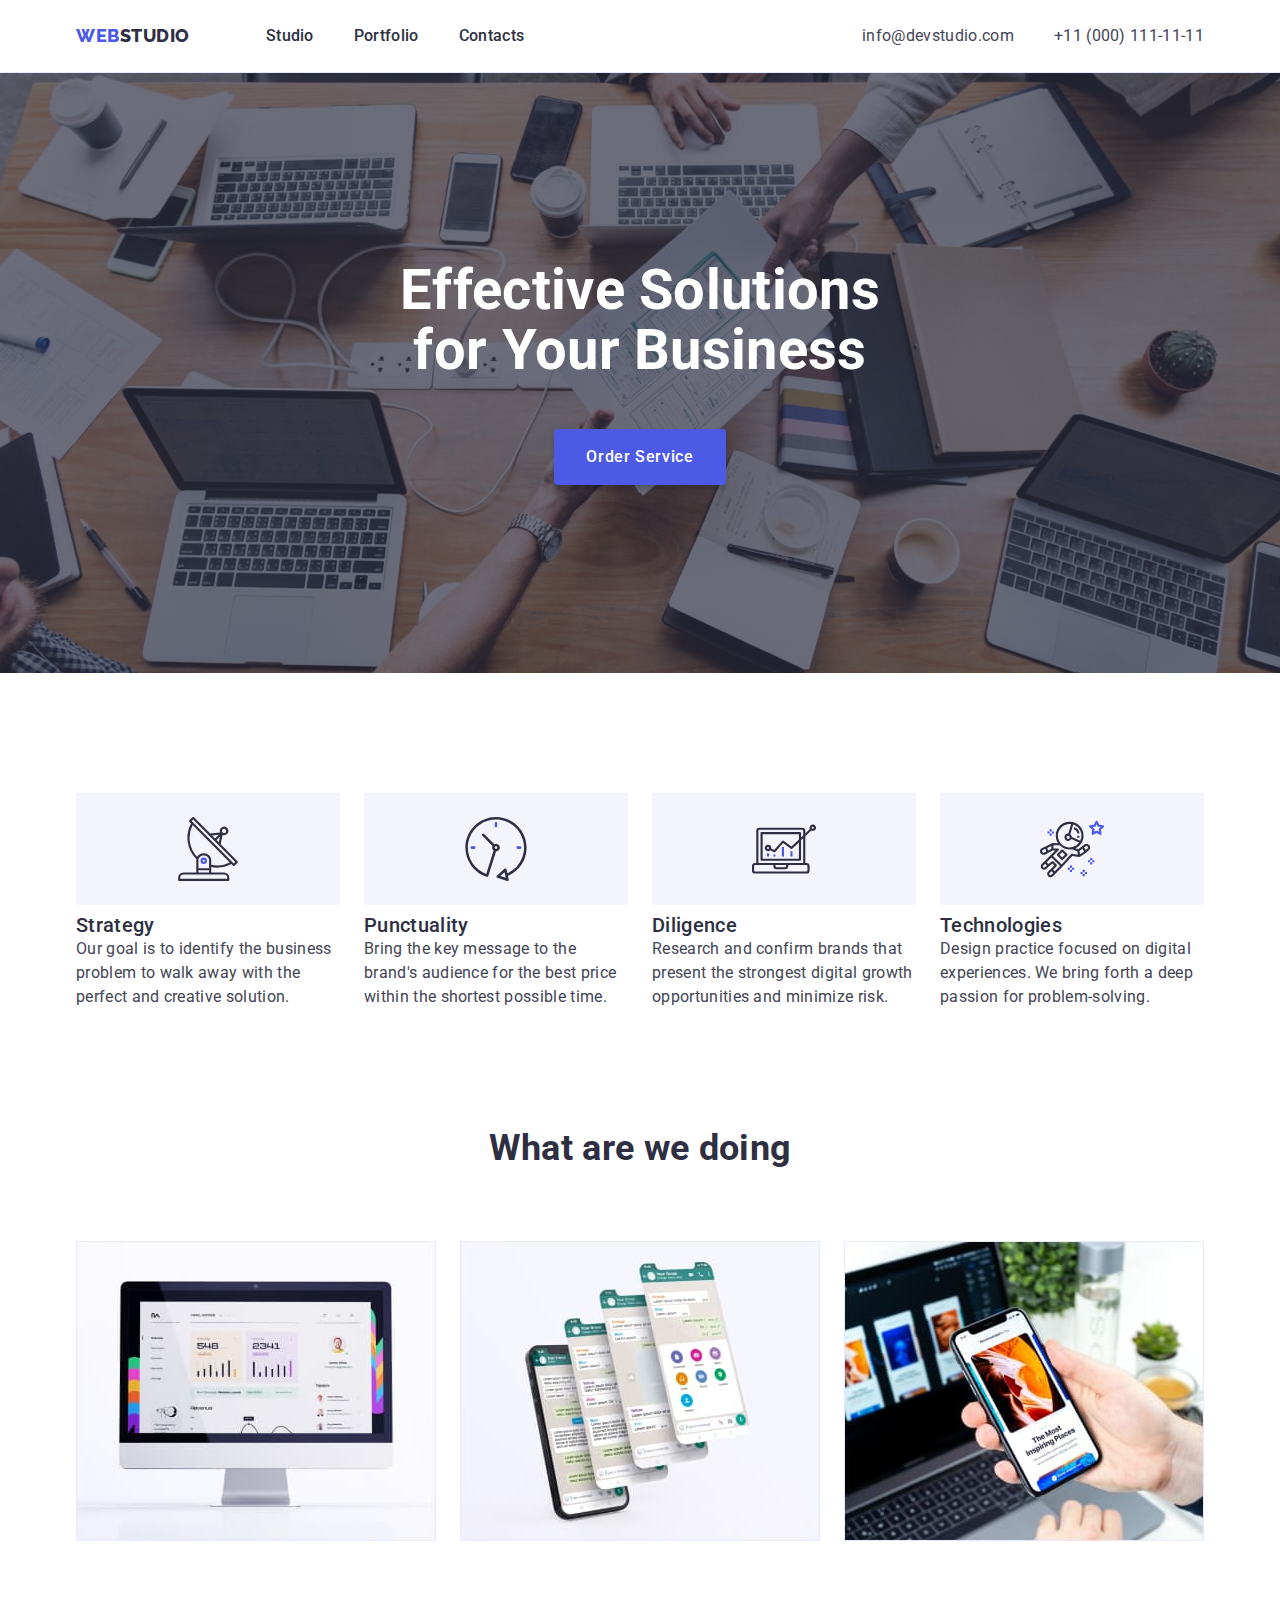
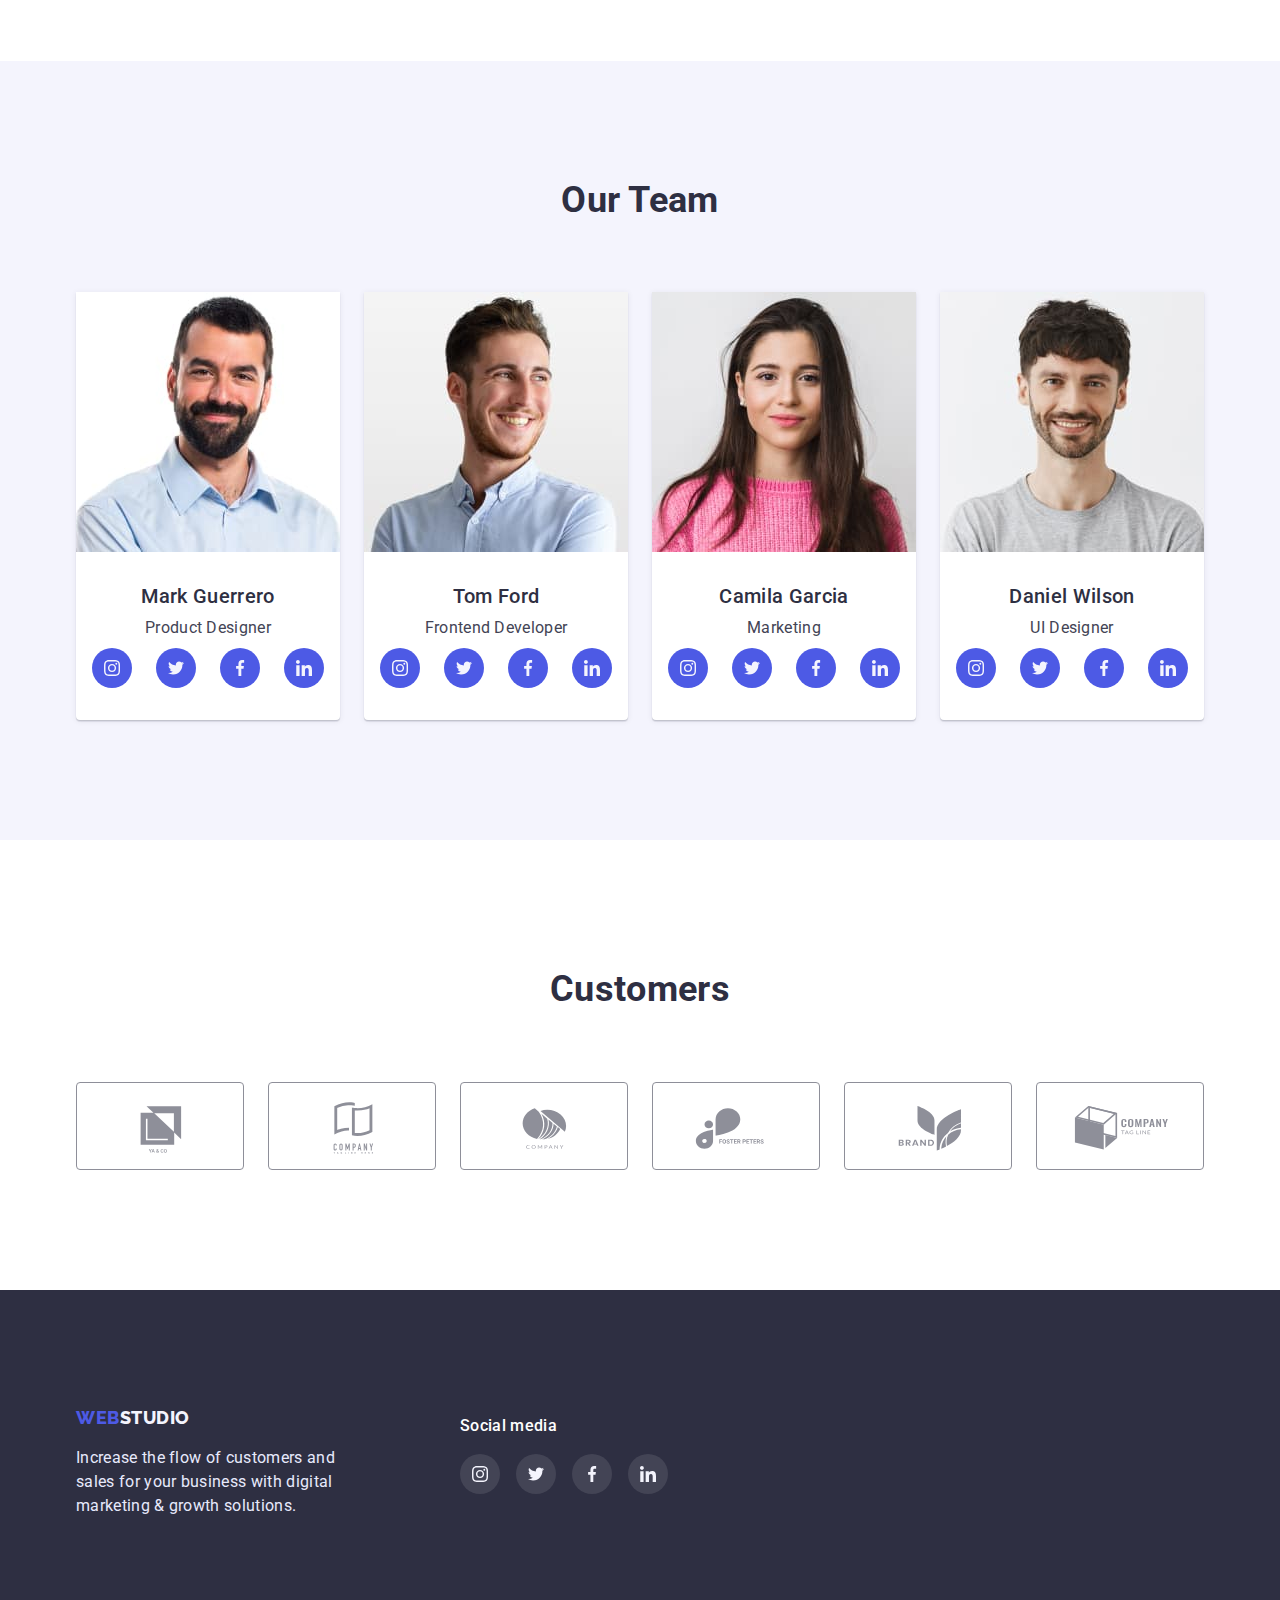
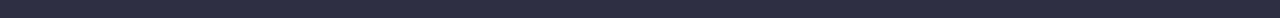
==== index.html @ dbbf30a4 "Initial commit" ====
<!DOCTYPE html>
<html lang="en">
  <head>
    <meta charset="UTF-8" content="width=device-width, initial-scale=1.0"/>
    <title>Web Studio</title>
    <link rel="stylesheet" href="https://cdnjs.cloudflare.com/ajax/libs/modern-normalize/1.0.0/modern-normalize.min.css" />
    <link rel="preconnect" href="https://fonts.googleapis.com" />
    <link rel="preconnect" href="https://fonts.gstatic.com" crossorigin />
    <link
      href="https://fonts.googleapis.com/css2?family=Raleway:wght@800&family=Roboto:wght@400;500;700;900&display=swap"
      rel="stylesheet"
    />
    <link rel="stylesheet" href="./css/styles.css" />
  </head>
  <body>
    <header class="section page-header">
      <div class="container flex-header">
      <a href="index.html" class="logo">WEB<span class="header-logo">STUDIO</a>
      <nav class="main-nav">
        <ul class="nav-menu list">
          <li class="list-item">
            <a class="nav-link" href="index.html">Studio</a>
          </li>
          <li class="list-item">
            <a class="nav-link" href="portfolio.html">Portfolio</a>
          </li>
          <li class="list-item"><a class="nav-link" href="">Contacts</a></li>
        </ul>
      </nav>
      <ul class="contacts list">
        <li class="list-item">
          <a class="contact-link link" href="mailto:info@devstudio.com"
            >info@devstudio.com</a
          >
        </li>
        <li class="list-item">
          <a class="contact-link link" href="tel:+110001111111">+11 (000) 111-11-11</a>
        </li>
      </ul>
    </div>
    </header>
    <main>
      <section class="section hero">
        <div class="container hero-main">
        <h1 class="hero-title">Effective Solutions for Your Business</h1>
        <button type="button" class="hero-button button">Order Service</button>
      </div>
      </section>
      <section class="section key-values">
        <div class="container">
        <h2 class="visually-hidden">Our Key Values</h2>
        <ul class="list flex-values">
          <li class="values-item">
            <div class="values-thumb">
              <svg class="icon">
                <use href="./images/icons.svg#icon-antenna"></use>
              </svg>
            </div>
            <h3 class="title">Strategy</h3>
            <p>
              Our goal is to identify the business problem to walk away with the
              perfect and creative solution.
            </p>
          </li>
          <li class="values-item">
            <div class="values-thumb">
              <svg class="icon">
                <use href="./images/icons.svg#icon-clock"></use>
              </svg>
            </div>
            <h3 class="title">Punctuality</h3>
            <p>
              Bring the key message to the brand's audience for the best price
              within the shortest possible time.
            </p>
          </li>
          <li class="values-item">
            <div class="values-thumb">
              <svg class="icon">
                <use href="./images/icons.svg#icon-diagram"></use>
              </svg>
            </div>
            <h3 class="title">Diligence</h3>
            <p>
              Research and confirm brands that present the strongest digital
              growth opportunities and minimize risk.
            </p>
          </li>
          <li class="values-item">
            <div class="values-thumb">
              <svg class="icon">
                <use href="./images/icons.svg#icon-astronaut"></use>
              </svg>
            </div>
            <h3 class="title">Technologies</h3>
            <p>
              Design practice focused on digital experiences. We bring forth a
              deep passion for problem-solving.
            </p>
          </li>
        </ul>
      </div>
      </section>
      <section class="section activity">
        <div class="container">
        <h2 class="section-title">What are we doing</h2>
        <ul class="list flex-activity">
          <li class="activity-item">
            <img class="image-block" src="images/img1.jpg" alt="Desktop application" width="360" />
          </li>
          <li class="activity-item">
            <img class="image-block" src="images/img2.jpg" alt="Mobile application" width="360" />
          </li>
          <li class="activity-item">
            <img class="image-block"
              src="images/img3.jpg"
              alt="Smartphone and laptop"
              width="360"
            />
          </li>
        </ul>
      </div>
      </section>
      <section class="section our-team">
        <div class="container">
        <h2 class="section-title">Our Team</h2>
        <ul class="list flex-team">
          <li class="team-item">
            <img class="image-block" src="images/img4.jpg" alt="Mark Guerrero" width="264" />
            <h3 class="title team-member">Mark Guerrero</h3>
            <p class="member-description">Product Designer</p>
            <ul class="social-links list">
              <li>
                <a href="" class="social-link" aria-label="Instagram">
                  <svg class="social-icon">
                    <use href="./images/icons.svg#icon-instagram"></use>
                  </svg>
                  </a>
              </li>
              <li><a href="" class="social-link" aria-label="Twitter">
                <svg class="social-icon">
                  <use href="./images/icons.svg#icon-twitter"></use>
                </svg>
                </a></li>
              <li><a href="" class="social-link" aria-label="Facebook">
                <svg class="social-icon">
                  <use href="./images/icons.svg#icon-facebook"></use>
                </svg>
                </a></li>
              <li"><a href="" class="social-link" aria-label="Linkedin">
                <svg class="social-icon">
                  <use href="./images/icons.svg#icon-linkedin"></use>
                </svg>
                </a></li>
            </ul>
          </li>
          <li class="team-item">
            <img class="image-block" src="images/img5.jpg" alt="Tom Ford" width="264" />
            <h3 class="title team-member">Tom Ford</h3>
            <p class="member-description">Frontend Developer</p>
            <ul class="social-links list">
              <li>
                <a href="" class="social-link" aria-label="Instagram">
                  <svg class="social-icon">
                    <use href="./images/icons.svg#icon-instagram"></use>
                  </svg>
                  </a>
              </li>
              <li><a href="" class="social-link" aria-label="Twitter">
                <svg class="social-icon">
                  <use href="./images/icons.svg#icon-twitter"></use>
                </svg>
                </a></li>
              <li><a href="" class="social-link" aria-label="Facebook">
                <svg class="social-icon">
                  <use href="./images/icons.svg#icon-facebook"></use>
                </svg>
                </a></li>
              <li"><a href="" class="social-link" aria-label="Linkedin">
                <svg class="social-icon">
                  <use href="./images/icons.svg#icon-linkedin"></use>
                </svg>
                </a></li>
            </ul>
          </li>
          <li class="team-item">
            <img class="image-block" src="images/img6.jpg" alt="Camila Garcia" width="264" />
            <h3 class="title team-member">Camila Garcia</h3>
            <p class="member-description">Marketing</p>
            <ul class="social-links list">
              <li>
                <a href="" class="social-link" aria-label="Instagram">
                  <svg class="social-icon">
                    <use href="./images/icons.svg#icon-instagram"></use>
                  </svg>
                  </a>
              </li>
              <li><a href="" class="social-link" aria-label="Twitter">
                <svg class="social-icon">
                  <use href="./images/icons.svg#icon-twitter"></use>
                </svg>
                </a></li>
              <li><a href="" class="social-link" aria-label="Facebook">
                <svg class="social-icon">
                  <use href="./images/icons.svg#icon-facebook"></use>
                </svg>
                </a></li>
              <li"><a href="" class="social-link" aria-label="Linkedin">
                <svg class="social-icon">
                  <use href="./images/icons.svg#icon-linkedin"></use>
                </svg>
                </a></li>
            </ul>
          </li>
          <li class="team-item">
            <img class="image-block" src="images/img7.jpg" alt="Daniel Wilson" width="264" />
            <h3 class="title team-member">Daniel Wilson</h3>
            <p class="member-description">UI Designer</p>
            <ul class="social-links list">
              <li>
                <a href="" class="social-link" aria-label="Instagram">
                  <svg class="social-icon">
                    <use href="./images/icons.svg#icon-instagram"></use>
                  </svg>
                  </a>
              </li>
              <li><a href="" class="social-link" aria-label="Twitter">
                <svg class="social-icon">
                  <use href="./images/icons.svg#icon-twitter"></use>
                </svg>
                </a></li>
              <li><a href="" class="social-link" aria-label="Facebook">
                <svg class="social-icon">
                  <use href="./images/icons.svg#icon-facebook"></use>
                </svg>
                </a></li>
              <li"><a href="" class="social-link" aria-label="Linkedin">
                <svg class="social-icon">
                  <use href="./images/icons.svg#icon-linkedin"></use>
                </svg>
                </a></li>
            </ul>
          </li>
        </ul>
      </div>
      </section>
      <section class="section customers">
        <div class="container">
          <h2 class="section-title">Customers</h2>
          <ul class="flex-customers list">
            <li>
              <a class="link customers-link" href="">
                <svg class="customers-icon">
                  <use href="./images/icons.svg#icon-client-1"></use>
                </svg>
              </a>
            </li>
            <li><a class="link customers-link" href="">
              <svg class="customers-icon">
                <use href="./images/icons.svg#icon-client-2"></use>
              </svg>
            </a></li>
            <li><a class="link customers-link" href="">
              <svg class="customers-icon">
                <use href="./images/icons.svg#icon-client-3"></use>
              </svg>
            </a></li>
            <li><a class="link customers-link" href="">
              <svg class="customers-icon">
                <use href="./images/icons.svg#icon-client-4"></use>
              </svg>
            </a></li>
            <li><a class="link customers-link" href="">
              <svg class="customers-icon">
                <use href="./images/icons.svg#icon-client-5"></use>
              </svg>
            </a></li>
            <li><a class="link customers-link" href="">
              <svg class="customers-icon">
                <use href="./images/icons.svg#icon-client-6"></use>
              </svg>
            </a></li>
          </ul>
        </div>
      </section>
    </main>
    <footer class="section footer-section">
      <div class="container flex-footer">
 <div class="footer-text">
       <a href="index.html" class="logo"
        >WEB<span class="footer-logo">STUDIO</span></a
      >
      <p class="footer-text">
        Increase the flow of customers and sales for your business with digital
        marketing & growth solutions.
      </p>
 </div>
 <div class="footer-social">
  <h4 class="footer-title">Social media</h4>
  <ul class="footer-links list">
              <li>
                <a href="" class="footer-link" aria-label="Instagram">
                  <svg class="footer-icon">
                    <use href="./images/icons.svg#icon-instagram"></use>
                  </svg>
                  </a>
              </li>
              <li><a href="" class="footer-link" aria-label="Twitter">
                <svg class="footer-icon">
                  <use href="./images/icons.svg#icon-twitter"></use>
                </svg>
                </a></li>
              <li><a href="" class="footer-link" aria-label="Facebook">
                <svg class="footer-icon">
                  <use href="./images/icons.svg#icon-facebook"></use>
                </svg>
                </a></li>
              <li"><a href="" class="footer-link" aria-label="Linkedin">
                <svg class="footer-icon">
                  <use href="./images/icons.svg#icon-linkedin"></use>
                </svg>
                </a></li>
            </ul>
 </div>
    </div>
    </footer>
  </body>
</html>
---- css/styles.css ----
:root {
  --main-text-color: #434455;
  --header-text-color: #2e2f42;
  --primary-brand-color: #4d5ae5;
  --accent-color: #e7e9fc;
  --cloud-logo-color: #f4f4fd;
  --main-background-color: #fff;
  --active-button-color: #404bbf;
  --column-gap-size: 24px;
  --customers-border-color: #8e8f99;
  --social-background-color: rgba(255, 255, 255, 0.1);
  --footer-hover-color: #31d0aa;
}
.container {
  width: 1158px;
  margin-left: auto;
  margin-right: auto;
  padding-left: 15px;
  padding-right: 15px;
}

h1,
h2,
h3,
h4,
h5,
h6,
p,
ul {
  margin: 0;
}
/* page header */
.page-header {
  padding-top: 24px;
  padding-bottom: 24px;
  border-bottom: 1px solid var(--accent-color);
}

.flex-header {
  display: flex;
  align-items: center;
}
.main-nav {
  margin-left: 76px;
}
.nav-menu {
  display: flex;
  justify-content: center;
  align-items: center;
  padding-left: 0;
  gap: 40px;
}

.contacts {
  display: flex;
  margin-left: auto;
  gap: 40px;
  margin-right: 0;
  padding-left: 0;
}
/* body */
body {
  font-family: Roboto, HelveticaNeue, sans-serif;
  font-weight: 400;
  font-size: 16px;
  line-height: 1.5;
  letter-spacing: 0.02em;
  color: var(--main-text-color);
}
.header-logo {
  color: var(--header-text-color);
}
.logo {
  display: block;
  margin-right: 0;
  font-family: Raleway, sans-serif;
  text-decoration: none;
  font-weight: 800;
  font-size: 18px;
  line-height: 1.33;
  letter-spacing: 0.03em;
  color: var(--primary-brand-color);
}

/* links */
.link {
  color: inherit;
  text-decoration: none;
}
.nav-link {
  display: block;
  font-weight: 500;
  color: var(--header-text-color);
  text-decoration: none;
}
.contact-link {
  display: block;
  font-weight: 400;
  color: var(--main-text-color);
  text-decoration: none;
}

.nav-link:hover,
.contact-link:hover,
.nav-link:focus,
.contact-link:focus {
  color: var(--primary-brand-color);
}
/* hero */
.hero,
.footer-section {
  background-color: var(--header-text-color);
}
.hero {
  padding-top: 188px;
  padding-bottom: 188px;
  max-width: 1440px;
  height: 600px;
  background-image: linear-gradient(
      rgba(46, 47, 66, 0.7),
      rgba(46, 47, 66, 0.7)
    ),
    url(../images/hero-background.jpg);
  background-size: cover;
  background-position: center;
  background-repeat: no-repeat;
}
.hero-title {
  width: 494px;
  margin-left: auto;
  margin-right: auto;
  font-weight: 700;
  font-size: 56px;
  line-height: 1.07;
  color: var(--main-background-color);
  text-align: center;
}
.hero-button {
  display: inline-block;
  margin-top: 48px;
  padding-top: 16px;
  padding-right: 32px;
  padding-bottom: 16px;
  padding-left: 32px;
  border-radius: 4px;
  letter-spacing: 0.04em;
  color: var(--main-background-color);
  background-color: var(--primary-brand-color);
  box-shadow: 0px 4px 4px rgba(0, 0, 0, 0.15);
}
/* sections */
.section {
  margin-left: auto;
  margin-right: auto;
  text-align: center;
}
.title,
.portfolio-title {
  font-weight: 500;
  font-size: 20px;
  line-height: 1.2;

  color: var(--header-text-color);
}
.section-title {
  font-weight: 700;
  font-size: 36px;
  line-height: 1.1;
  color: var(--header-text-color);
  text-align: center;
}
.visually-hidden {
  position: absolute;
  width: 1px;
  height: 1px;
  margin: -1px;
  border: 0;
  padding: 0;
  white-space: nowrap;
  clip-path: inset(100%);
  clip: rect(0 0 0 0);
  overflow: hidden;
}
.key-values {
  padding-top: 120px;
  padding-bottom: 120px;
}
.values-thumb {
  background-color: var(--cloud-logo-color);
  width: 264px;
  height: 112px;
  padding-top: 24px;
  padding-right: 100px;
  padding-bottom: 24px;
  padding-left: 100px;
  margin-top: 0;
  margin-bottom: 8px;
}
.icon {
  width: 64px;
  height: 64px;
}
.activity {
  padding-bottom: 120px;
}

.flex-values {
  display: flex;
  justify-content: center;
  gap: var(--column-gap-size);
  align-items: flex-start;
  padding-left: 0;
  text-align: left;
}
.flex-activity {
  display: flex;
  justify-content: center;
  align-items: center;
  gap: var(--column-gap-size);
  margin-top: 72px;
  padding-left: 0;
}

.our-team {
  padding-top: 120px;
  padding-bottom: 120px;
  background-color: var(--cloud-logo-color);
}
.flex-team {
  display: flex;
  justify-content: center;
  gap: var(--column-gap-size);
  align-items: center;
  padding-left: 0;
  margin-top: 72px;
}
.team-item {
  padding-bottom: 32px;
  background-color: var(--main-background-color);
  box-shadow: 0px 1px 6px rgba(46, 47, 66, 0.08),
    0px 1px 1px rgba(46, 47, 66, 0.16), 0px 2px 1px rgba(46, 47, 66, 0.08);
  border-radius: 0px 0px 4px 4px;
}
.team-member {
  margin-top: 32px;
}
.member-description {
  margin-top: 8px;
}
.social-links {
  padding-left: 0;
  display: flex;
  align-items: center;
  justify-content: center;
  margin-top: 8px;
  column-gap: 24px;
  margin-left: 16px;
  margin-right: 16px;
}
.social-link {
  display: inline-flex;
  background-color: var(--primary-brand-color);
  width: 40px;
  height: 40px;
  border-radius: 50%;
  padding: 12px;
}
.social-link:hover,
.social-link:focus {
  background-color: var(--active-button-color);
}
.social-icon {
  fill: var(--cloud-logo-color);
  width: 16px;
  height: 16px;
}
.image-block {
  display: block;
  width: 100%;
}
.customers {
  padding-top: 130px;
  padding-bottom: 120px;
}
.customers-link {
  display: inline-flex;
  width: 168px;
  height: 88px;
  padding-top: 16px;
  padding-right: 32px;
  padding-bottom: 16px;
  padding-left: 32px;
  color: var(--customers-border-color);
  border: 1px solid var(--customers-border-color);
  border-radius: 4px;
}
.customers-icon {
  width: 104px;
  height: 56px;
  fill: currentColor;
}
.flex-customers {
  display: flex;
  align-items: center;
  column-gap: 24px;
  margin-top: 72px;
  padding-left: 0;
}

.customers-link:hover,
.customers-link:focus {
  color: var(--active-button-color);
  border-color: var(--active-button-color);
}
/* buttons */
.button {
  font-weight: 500;
  font-size: 16px;
  line-height: 1.5;
  border: none;
  cursor: pointer;
}
.portfolio-button {
  display: inline-block;
  margin-top: 0;
  letter-spacing: 0.04em;

  padding-top: 12px;
  padding-right: 24px;
  padding-bottom: 12px;
  padding-left: 24px;
  color: var(--primary-brand-color);
  background-color: var(--accent-color);
  border-radius: 4px;
}
.portfolio-button:hover,
.portfolio-button:focus {
  color: var(--main-background-color);
  background-color: var(--active-button-color);
  box-shadow: 0px 3px 1px rgba(0, 0, 0, 0.1), 0px 2px 1px rgba(0, 0, 0, 0.08),
    0px 2px 2px rgba(0, 0, 0, 0.12);
}
.hero-button:hover,
.hero-button:focus {
  background-color: var(--active-button-color);
}
/* footer */
.footer-section {
  padding-top: 100px;
  padding-bottom: 100px;
}
.flex-footer {
  display: flex;
  align-items: center;
}
.footer-text {
  color: var(--accent-color);
  width: 264px;
  margin-top: 16px;
  text-align: left;
}
.footer-section .logo {
  text-align: left;
}
.footer-logo {
  color: var(--cloud-logo-color);
}
.footer-title {
  color: var(--main-background-color);
  font-weight: 500;
  text-align: left;
  letter-spacing: 0.02em;
}
.footer-social {
  width: 208px;
  margin-right: auto;
  margin-left: 120px;
}
.footer-links {
  padding-left: 0;
  display: flex;
  align-items: center;
  justify-content: center;
  margin-top: 16px;
  column-gap: 16px;
}
.footer-link {
  display: inline-flex;
  align-items: center;
  background-color: var(--social-background-color);
  width: 40px;
  height: 40px;
  border-radius: 50%;
  padding: 12px;
}
.footer-link:hover,
.footer-link:focus {
  background-color: var(--footer-hover-color);
}
.footer-icon {
  fill: var(--cloud-logo-color);
  width: 24px;
  height: 24px;
}
/* list-styles */
.list {
  list-style: none;
}

/* Portfolio */
.portfolio {
  padding-top: 96px;
  padding-bottom: 120px;
}
.portfolio-buttons {
  display: flex;
  align-items: center;
  justify-content: center;
  gap: var(--column-gap-size);
  padding-left: 0;
  margin-bottom: 72px;
}
.portfolio-item {
  border-bottom: 1px solid var(--accent-color);
}
.flex-portfolio {
  display: flex;
  flex-wrap: wrap;
  justify-content: center;
  column-gap: var(--column-gap-size);
  row-gap: 48px;
  padding-left: 0;
}
.portfolio-card {
  width: 360px;
  box-shadow: 0px 1px 6px rgba(46, 47, 66, 0.08);
  border: 1px solid var(--accent-color);
}
.portfolio-card:hover {
  border: 0.5px solid var(--cloud-logo-color);
  box-shadow: 0px 1px 6px rgba(46, 47, 66, 0.08),
    0px 1px 1px rgba(46, 47, 66, 0.16), 0px 2px 1px rgba(46, 47, 66, 0.08);
}
.card-description {
  padding-top: 32px;
  padding-bottom: 32px;
  padding-left: 16px;
  border: 1px solid var(--accent-color);
  border-top: 0px;
}
.portfolio-title,
.portfolio-text {
  text-align: left;
}
.portfolio-text {
  margin-top: 8px;
}
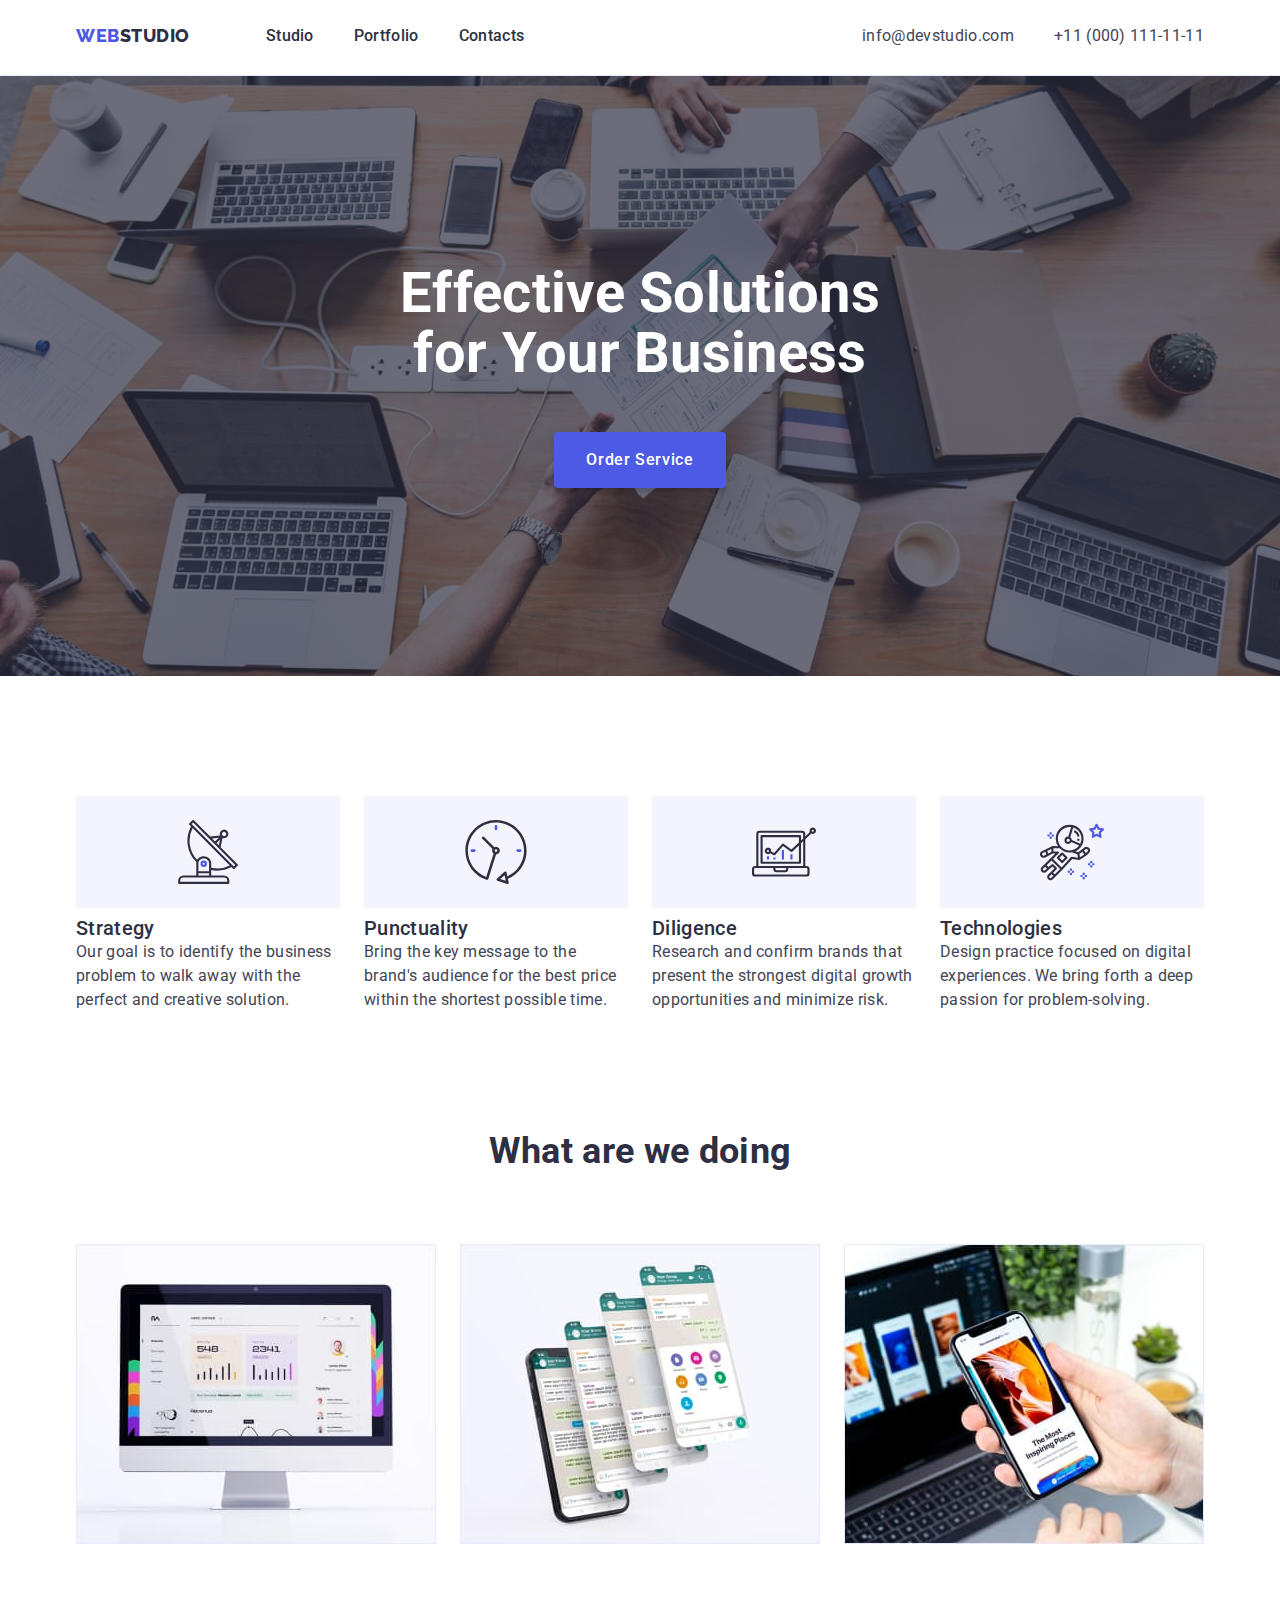
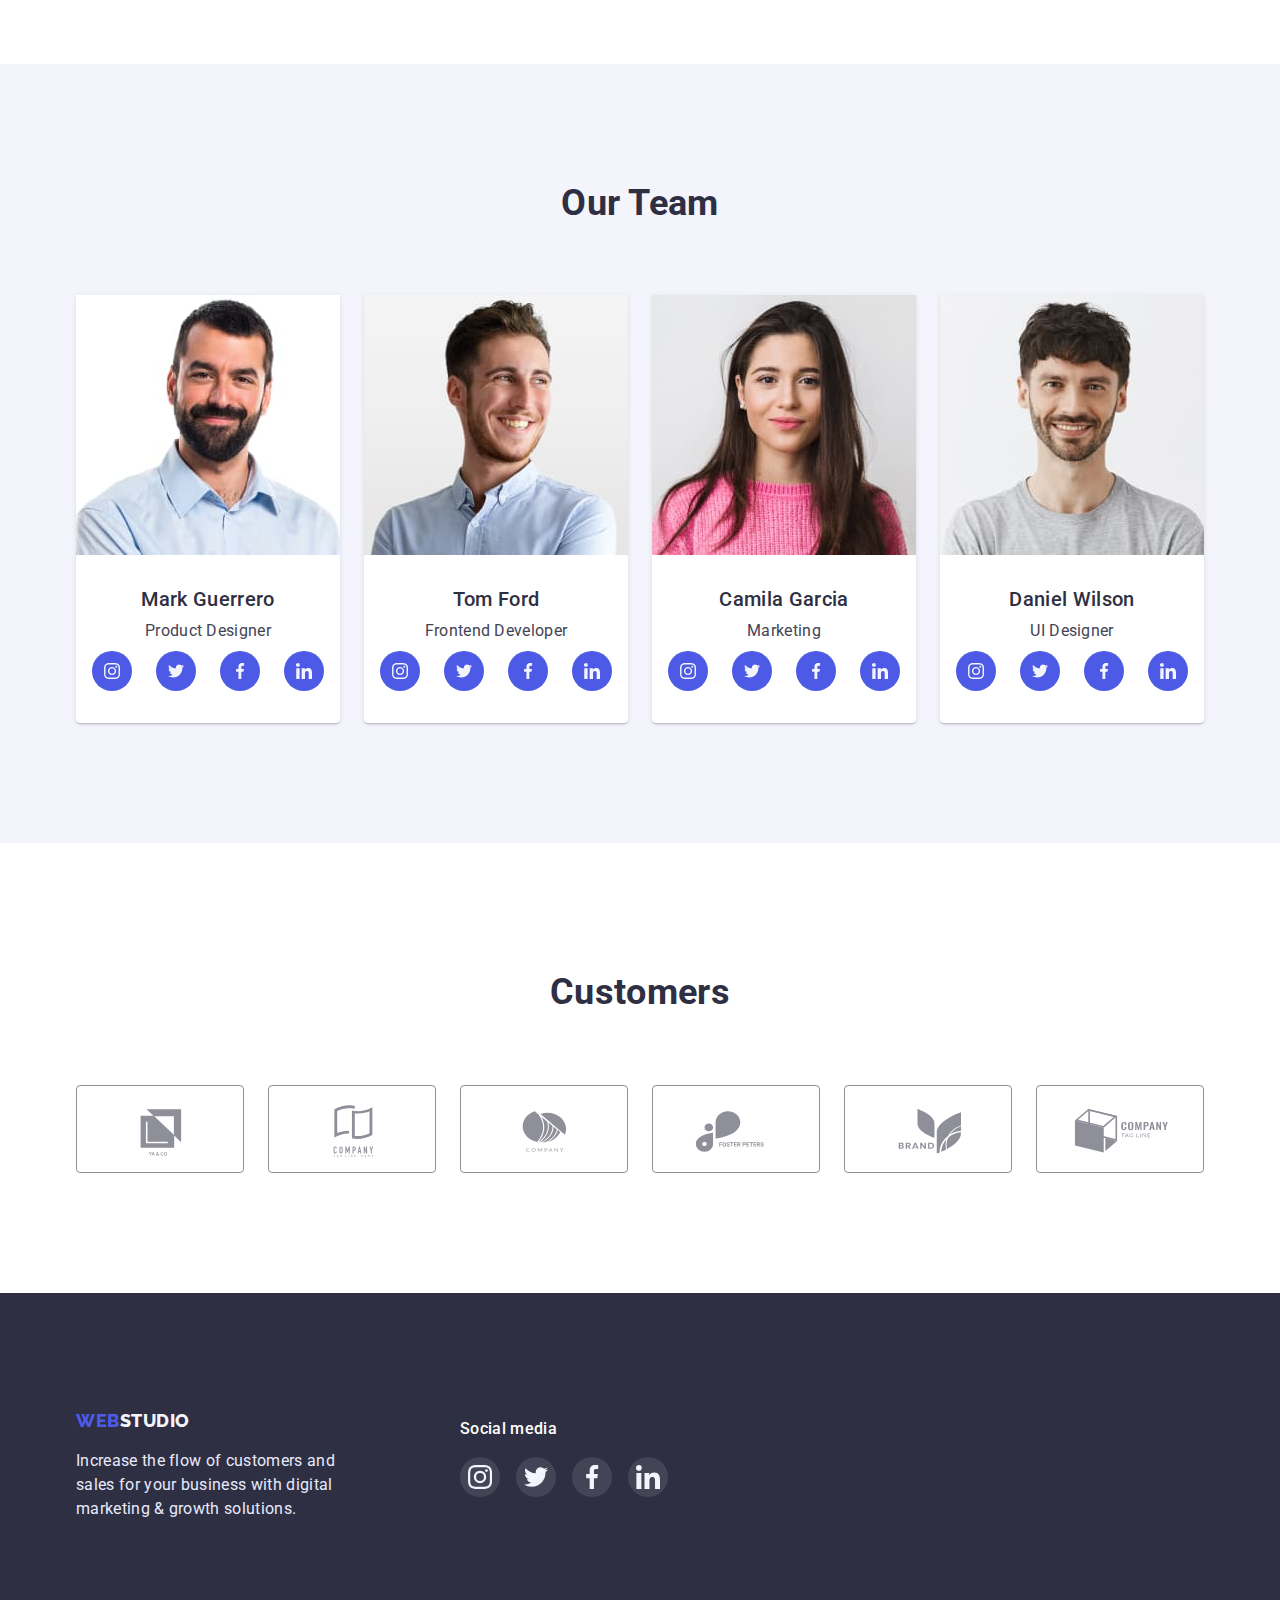
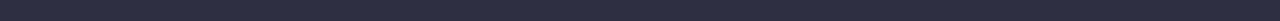
==== commit 8ad94a05: "v 2.4 beta" ====
--- a/index.html
+++ b/index.html
@@ -43,7 +43,12 @@
       <section class="section hero">
         <div class="container hero-main">
         <h1 class="hero-title">Effective Solutions for Your Business</h1>
-        <button type="button" class="hero-button button">Order Service</button>
+        <div class="backdrop is-hidden" data-modal>
+          <div class="modal">
+<button class="modal-button button" data-modal-close></button>
+          </div>
+        </div>
+        <button type="button" class="hero-button button" data-modal-open>Order Service</button>
       </div>
       </section>
       <section class="section key-values">
@@ -324,5 +329,6 @@
  </div>
     </div>
     </footer>
+    <script src="./js/modal.js"></script>
   </body>
 </html>
--- a/css/styles.css
+++ b/css/styles.css
@@ -6,10 +6,14 @@
   --cloud-logo-color: #f4f4fd;
   --main-background-color: #fff;
   --active-button-color: #404bbf;
+  --modal-background-color: #fcfcfc;
   --column-gap-size: 24px;
   --customers-border-color: #8e8f99;
   --social-background-color: rgba(255, 255, 255, 0.1);
   --footer-hover-color: #31d0aa;
+  --trasition-duration: 250ms;
+  --transition-timing-function: cubic-bezier(0.4, 0, 0.2, 1);
+
 }
 .container {
   width: 1158px;
@@ -32,7 +36,7 @@
 /* page header */
 .page-header {
   padding-top: 24px;
-  padding-bottom: 24px;
+  padding-bottom: 27px;
   border-bottom: 1px solid var(--accent-color);
 }
 
@@ -86,18 +90,22 @@
 .link {
   color: inherit;
   text-decoration: none;
+  transition: color var(--trasition-duration) var(--transition-timing-function);
 }
 .nav-link {
   display: block;
+  position: relative;
   font-weight: 500;
   color: var(--header-text-color);
   text-decoration: none;
+  transition: color var(--trasition-duration) var(--transition-timing-function);
 }
 .contact-link {
   display: block;
   font-weight: 400;
   color: var(--main-text-color);
   text-decoration: none;
+  transition: color var(--trasition-duration) var(--transition-timing-function);
 }
 
 .nav-link:hover,
@@ -105,6 +113,22 @@
 .nav-link:focus,
 .contact-link:focus {
   color: var(--primary-brand-color);
+}
+.nav-link::after {
+  content: "";
+  display: inline-block;
+  position: absolute;
+  width: 100%;
+  height: 4px;
+  left: 0px;
+  top: 48px;
+  background-color: var(--active-button-color);
+  opacity: 0;
+  border-radius: 2px;
+  transition: opacity var(--trasition-duration) var(--transition-timing-function);
+}
+.nav-link:active::after {
+  opacity: 1;
 }
 /* hero */
 .hero,
@@ -147,6 +171,45 @@
   color: var(--main-background-color);
   background-color: var(--primary-brand-color);
   box-shadow: 0px 4px 4px rgba(0, 0, 0, 0.15);
+  transition: background-color var(--trasition-duration) var(--transition-timing-function);
+}
+.backdrop {
+  position: fixed;
+  top: 0;
+  left: 0;
+  width: 100%;
+  height: 100%;
+  background-color: var(--header-text-color);
+  opacity: 0.5;
+  
+  transform: scale(1);
+}
+.is-hidden {
+  visibility: hidden;
+  opacity: 0;
+  pointer-events: none;
+  transition: transform var(--trasition-duration) var(--transition-timing-function), opacity var(--trasition-duration) var(--transition-timing-function);
+}
+.modal {
+  position: absolute;
+  top: 50%;
+  left: 50%;
+  width: 408px;
+  height: 576px;
+  transform: translate(-50%, -50%);
+  background-color: var(--modal-background-color);
+  box-shadow: 0px 1px 1px rgba(0, 0, 0, 0.14),
+    0px 1px 3px rgba(0, 0, 0, 0.12),
+    0px 2px 1px rgba(0, 0, 0, 0.2);
+    border-radius: 4px;
+}
+.modal-button {
+  position: absolute;
+  top: 24px;
+  right: 24px;
+  width: 24px;
+  height: 24px;
+  border-radius: 50%;
 }
 /* sections */
 .section {
@@ -259,11 +322,13 @@
 }
 .social-link {
   display: inline-flex;
+  justify-content: center;
+  align-items: center;
   background-color: var(--primary-brand-color);
   width: 40px;
   height: 40px;
   border-radius: 50%;
-  padding: 12px;
+  transition: background-color var(--trasition-duration) var(--transition-timing-function);
 }
 .social-link:hover,
 .social-link:focus {
@@ -293,6 +358,7 @@
   color: var(--customers-border-color);
   border: 1px solid var(--customers-border-color);
   border-radius: 4px;
+  transition: color var(--trasition-duration) var(--transition-timing-function), border-color var(--trasition-duration) var(--transition-timing-function);
 }
 .customers-icon {
   width: 104px;
@@ -332,6 +398,7 @@
   color: var(--primary-brand-color);
   background-color: var(--accent-color);
   border-radius: 4px;
+  transition: background-color var(--trasition-duration) var(--transition-timing-function), color var(--trasition-duration) var(--transition-timing-function), box-shadow var(--trasition-duration) var(--transition-timing-function);
 }
 .portfolio-button:hover,
 .portfolio-button:focus {
@@ -386,12 +453,13 @@
 }
 .footer-link {
   display: inline-flex;
+  justify-content: center;
   align-items: center;
   background-color: var(--social-background-color);
   width: 40px;
   height: 40px;
   border-radius: 50%;
-  padding: 12px;
+  transition: background-color var(--trasition-duration) var(--transition-timing-function);
 }
 .footer-link:hover,
 .footer-link:focus {
@@ -431,6 +499,29 @@
   row-gap: 48px;
   padding-left: 0;
 }
+.portfolio-thumb {
+  position: relative;
+  width: 100%;
+  height: 300px;
+  overflow: hidden;
+}
+.portfolio-overlay {
+  position: absolute;
+  top: 0;
+  left: 0;
+  width: 100%;
+  height: 300px;
+  padding-left: 32px;
+  padding-right: 32px;
+  padding-top: 40px;
+  text-align: left;
+  background-color: var(--primary-brand-color);
+  transform: translateY(100%);
+  transition: transform var(--trasition-duration) var(--transition-timing-function);
+}
+.overlay-text {
+  color: var(--cloud-logo-color);
+}
 .portfolio-card {
   width: 360px;
   box-shadow: 0px 1px 6px rgba(46, 47, 66, 0.08);
@@ -440,6 +531,9 @@
   border: 0.5px solid var(--cloud-logo-color);
   box-shadow: 0px 1px 6px rgba(46, 47, 66, 0.08),
     0px 1px 1px rgba(46, 47, 66, 0.16), 0px 2px 1px rgba(46, 47, 66, 0.08);
+}
+.portfolio-card:hover .portfolio-overlay {
+  transform: translateY(0);
 }
 .card-description {
   padding-top: 32px;
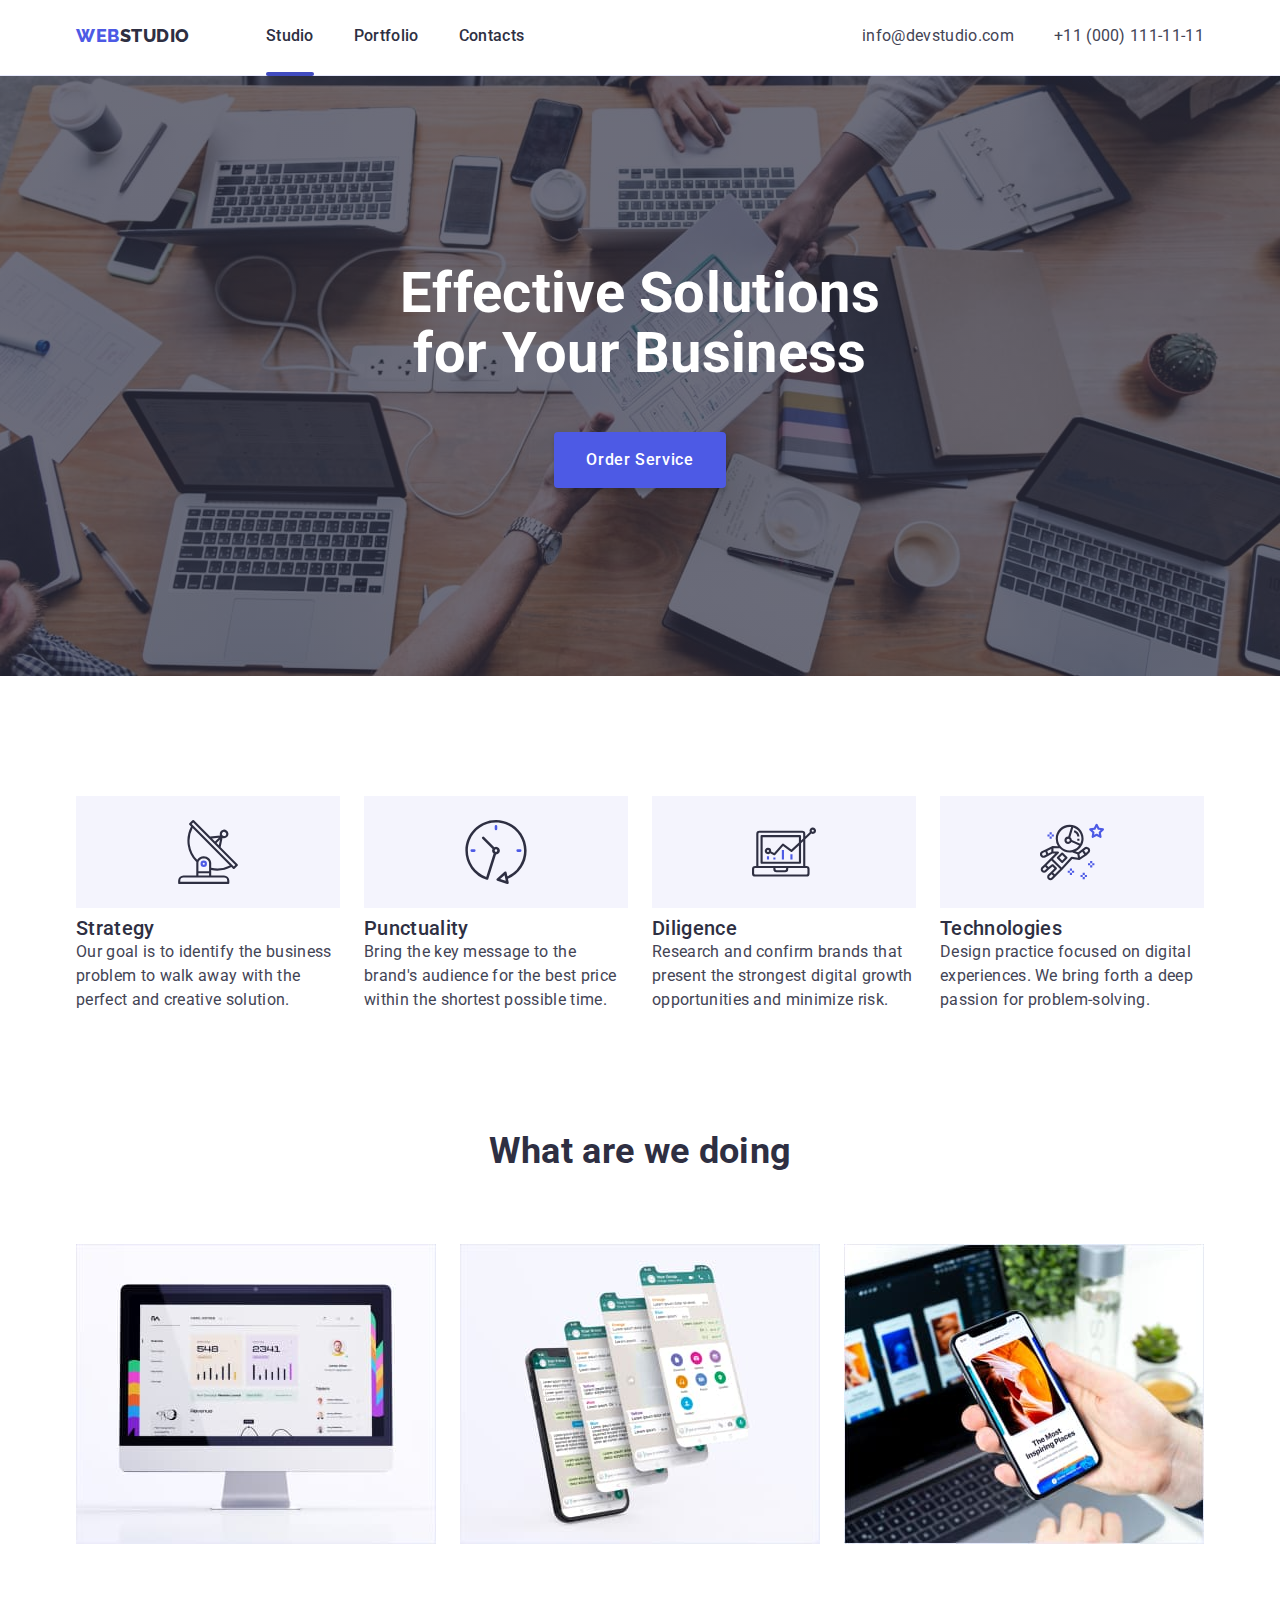
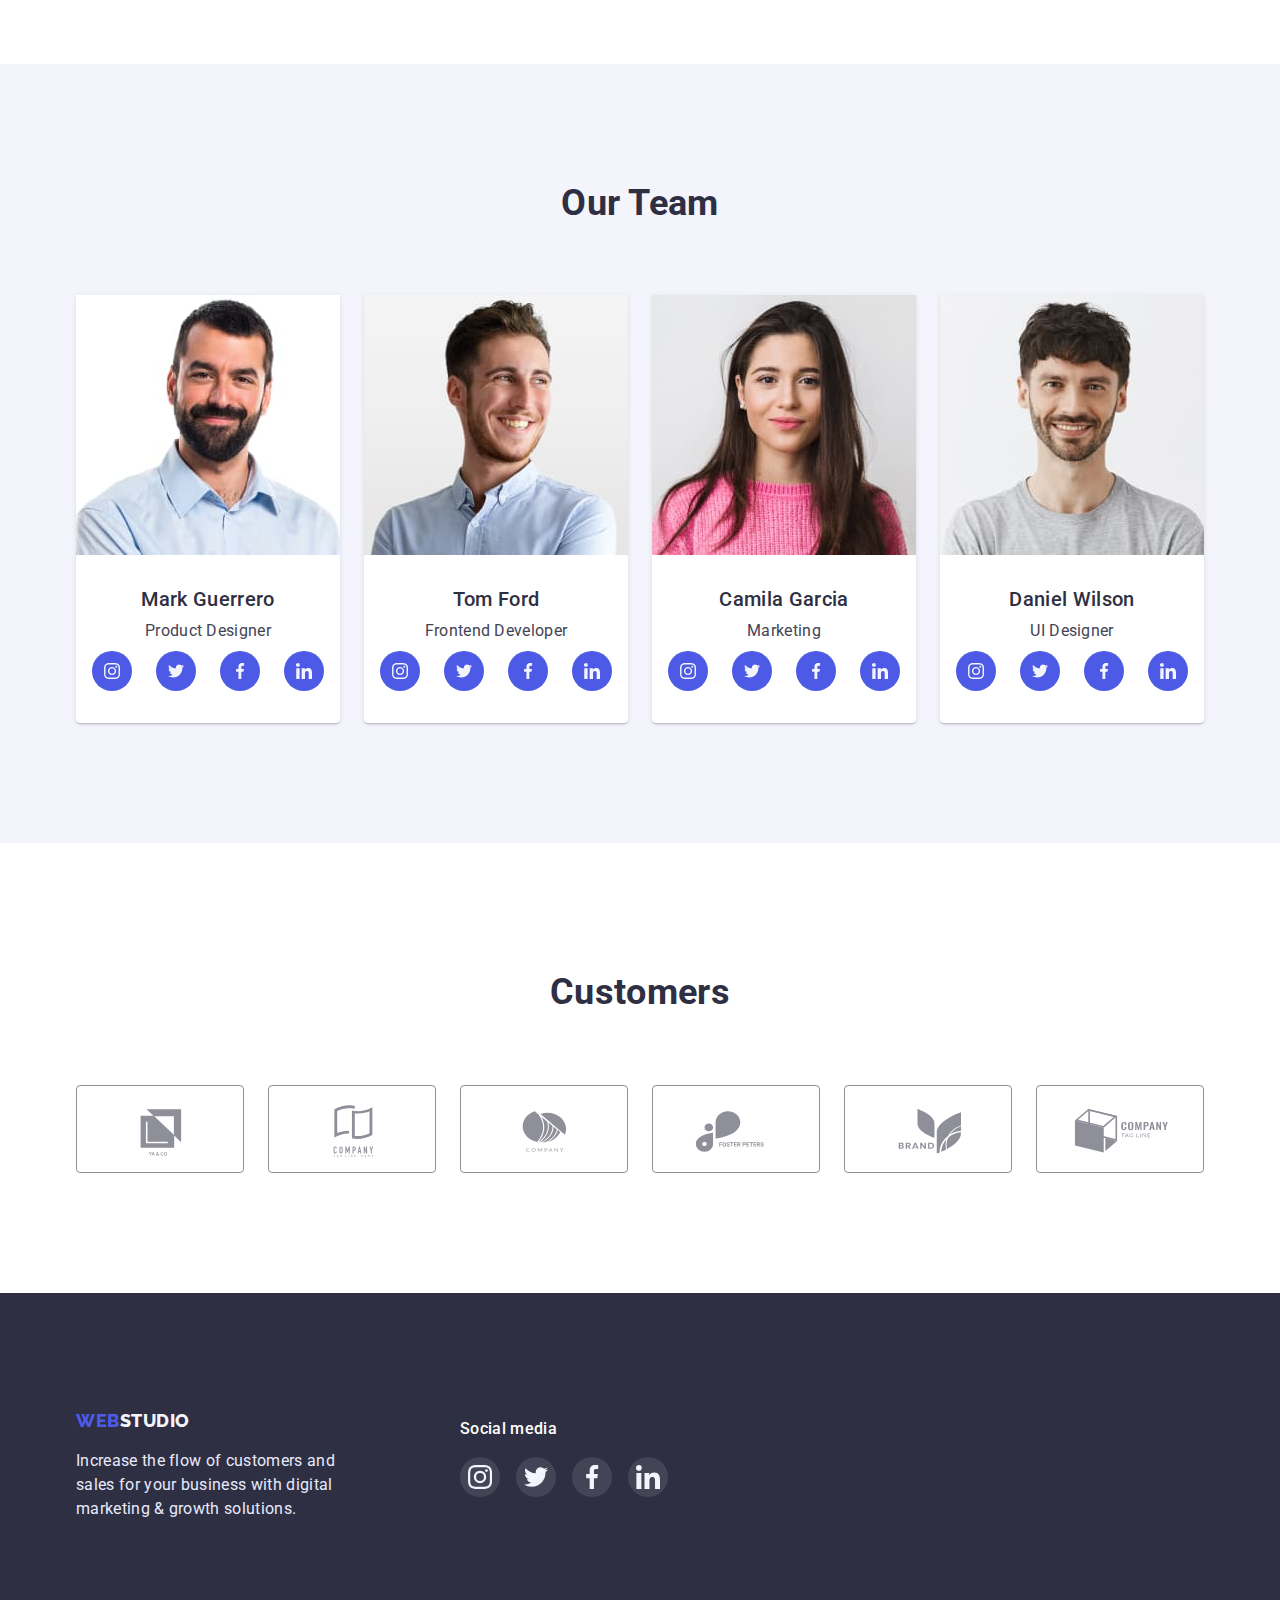
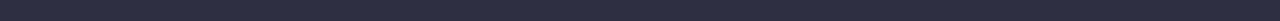
==== commit 0c9d8955: "v 2.5" ====
--- a/index.html
+++ b/index.html
@@ -1,333 +1,417 @@
 <!DOCTYPE html>
 <html lang="en">
   <head>
-    <meta charset="UTF-8" content="width=device-width, initial-scale=1.0"/>
+    <meta charset="UTF-8" />
     <title>Web Studio</title>
-    <link rel="stylesheet" href="https://cdnjs.cloudflare.com/ajax/libs/modern-normalize/1.0.0/modern-normalize.min.css" />
-    <link rel="preconnect" href="https://fonts.googleapis.com" />
-    <link rel="preconnect" href="https://fonts.gstatic.com" crossorigin />
+    <link
+      href="https://cdnjs.cloudflare.com/ajax/libs/modern-normalize/1.0.0/modern-normalize.min.css"
+      rel="stylesheet"
+    />
+    <link href="https://fonts.googleapis.com" rel="preconnect" />
+    <link href="https://fonts.gstatic.com" rel="preconnect" crossorigin />
     <link
       href="https://fonts.googleapis.com/css2?family=Raleway:wght@800&family=Roboto:wght@400;500;700;900&display=swap"
       rel="stylesheet"
     />
-    <link rel="stylesheet" href="./css/styles.css" />
+    <link href="./css/styles.css" rel="stylesheet" />
   </head>
   <body>
     <header class="section page-header">
       <div class="container flex-header">
-      <a href="index.html" class="logo">WEB<span class="header-logo">STUDIO</a>
-      <nav class="main-nav">
-        <ul class="nav-menu list">
+        <a class="logo" href="index.html"
+          >WEB<span class="header-logo">STUDIO</span></a
+        >
+        <nav class="main-nav">
+          <ul class="nav-menu list">
+            <li class="list-item">
+              <a class="nav-link current-page" href="index.html">Studio</a>
+            </li>
+            <li class="list-item">
+              <a class="nav-link" href="portfolio.html">Portfolio</a>
+            </li>
+            <li class="list-item"><a class="nav-link" href>Contacts</a></li>
+          </ul>
+        </nav>
+        <ul class="contacts list">
           <li class="list-item">
-            <a class="nav-link" href="index.html">Studio</a>
+            <a class="contact-link link" href="mailto:info@devstudio.com"
+              >info@devstudio.com</a
+            >
           </li>
           <li class="list-item">
-            <a class="nav-link" href="portfolio.html">Portfolio</a>
+            <a class="contact-link link" href="tel:+110001111111"
+              >+11 (000) 111-11-11</a
+            >
           </li>
-          <li class="list-item"><a class="nav-link" href="">Contacts</a></li>
         </ul>
-      </nav>
-      <ul class="contacts list">
-        <li class="list-item">
-          <a class="contact-link link" href="mailto:info@devstudio.com"
-            >info@devstudio.com</a
-          >
-        </li>
-        <li class="list-item">
-          <a class="contact-link link" href="tel:+110001111111">+11 (000) 111-11-11</a>
-        </li>
-      </ul>
-    </div>
+      </div>
     </header>
     <main>
       <section class="section hero">
         <div class="container hero-main">
-        <h1 class="hero-title">Effective Solutions for Your Business</h1>
-        <div class="backdrop is-hidden" data-modal>
-          <div class="modal">
-<button class="modal-button button" data-modal-close></button>
+          <h1 class="hero-title">Effective Solutions for Your Business</h1>
+          <button class="hero-button button" data-modal-open type="button">
+            Order Service
+          </button>
+          <div class="backdrop is-hidden" data-modal>
+            <div class="modal">
+              <button class="modal-button" data-modal-close type="button">
+                <svg class="modal-icon">
+                  <use href="./images/icons.svg#close-cross"></use>
+                </svg>
+              </button>
+            </div>
           </div>
         </div>
-        <button type="button" class="hero-button button" data-modal-open>Order Service</button>
-      </div>
       </section>
       <section class="section key-values">
         <div class="container">
-        <h2 class="visually-hidden">Our Key Values</h2>
-        <ul class="list flex-values">
-          <li class="values-item">
-            <div class="values-thumb">
-              <svg class="icon">
-                <use href="./images/icons.svg#icon-antenna"></use>
-              </svg>
-            </div>
-            <h3 class="title">Strategy</h3>
-            <p>
-              Our goal is to identify the business problem to walk away with the
-              perfect and creative solution.
-            </p>
-          </li>
-          <li class="values-item">
-            <div class="values-thumb">
-              <svg class="icon">
-                <use href="./images/icons.svg#icon-clock"></use>
-              </svg>
-            </div>
-            <h3 class="title">Punctuality</h3>
-            <p>
-              Bring the key message to the brand's audience for the best price
-              within the shortest possible time.
-            </p>
-          </li>
-          <li class="values-item">
-            <div class="values-thumb">
-              <svg class="icon">
-                <use href="./images/icons.svg#icon-diagram"></use>
-              </svg>
-            </div>
-            <h3 class="title">Diligence</h3>
-            <p>
-              Research and confirm brands that present the strongest digital
-              growth opportunities and minimize risk.
-            </p>
-          </li>
-          <li class="values-item">
-            <div class="values-thumb">
-              <svg class="icon">
-                <use href="./images/icons.svg#icon-astronaut"></use>
-              </svg>
-            </div>
-            <h3 class="title">Technologies</h3>
-            <p>
-              Design practice focused on digital experiences. We bring forth a
-              deep passion for problem-solving.
-            </p>
-          </li>
-        </ul>
-      </div>
+          <h2 class="visually-hidden">Our Key Values</h2>
+          <ul class="list flex-values">
+            <li class="values-item">
+              <div class="values-thumb">
+                <svg class="icon">
+                  <use href="./images/icons.svg#icon-antenna"></use>
+                </svg>
+              </div>
+              <h3 class="title">Strategy</h3>
+              <p>
+                Our goal is to identify the business problem to walk away with
+                the perfect and creative solution.
+              </p>
+            </li>
+            <li class="values-item">
+              <div class="values-thumb">
+                <svg class="icon">
+                  <use href="./images/icons.svg#icon-clock"></use>
+                </svg>
+              </div>
+              <h3 class="title">Punctuality</h3>
+              <p>
+                Bring the key message to the brand's audience for the best price
+                within the shortest possible time.
+              </p>
+            </li>
+            <li class="values-item">
+              <div class="values-thumb">
+                <svg class="icon">
+                  <use href="./images/icons.svg#icon-diagram"></use>
+                </svg>
+              </div>
+              <h3 class="title">Diligence</h3>
+              <p>
+                Research and confirm brands that present the strongest digital
+                growth opportunities and minimize risk.
+              </p>
+            </li>
+            <li class="values-item">
+              <div class="values-thumb">
+                <svg class="icon">
+                  <use href="./images/icons.svg#icon-astronaut"></use>
+                </svg>
+              </div>
+              <h3 class="title">Technologies</h3>
+              <p>
+                Design practice focused on digital experiences. We bring forth a
+                deep passion for problem-solving.
+              </p>
+            </li>
+          </ul>
+        </div>
       </section>
       <section class="section activity">
         <div class="container">
-        <h2 class="section-title">What are we doing</h2>
-        <ul class="list flex-activity">
-          <li class="activity-item">
-            <img class="image-block" src="images/img1.jpg" alt="Desktop application" width="360" />
-          </li>
-          <li class="activity-item">
-            <img class="image-block" src="images/img2.jpg" alt="Mobile application" width="360" />
-          </li>
-          <li class="activity-item">
-            <img class="image-block"
-              src="images/img3.jpg"
-              alt="Smartphone and laptop"
-              width="360"
-            />
-          </li>
-        </ul>
-      </div>
+          <h2 class="section-title">What are we doing</h2>
+          <ul class="list flex-activity">
+            <li class="activity-item">
+              <img
+                class="image-block"
+                src="images/img1.jpg"
+                alt="Desktop application"
+                width="360"
+              />
+            </li>
+            <li class="activity-item">
+              <img
+                class="image-block"
+                src="images/img2.jpg"
+                alt="Mobile application"
+                width="360"
+              />
+            </li>
+            <li class="activity-item">
+              <img
+                class="image-block"
+                src="images/img3.jpg"
+                alt="Smartphone and laptop"
+                width="360"
+              />
+            </li>
+          </ul>
+        </div>
       </section>
       <section class="section our-team">
         <div class="container">
-        <h2 class="section-title">Our Team</h2>
-        <ul class="list flex-team">
-          <li class="team-item">
-            <img class="image-block" src="images/img4.jpg" alt="Mark Guerrero" width="264" />
-            <h3 class="title team-member">Mark Guerrero</h3>
-            <p class="member-description">Product Designer</p>
-            <ul class="social-links list">
-              <li>
-                <a href="" class="social-link" aria-label="Instagram">
-                  <svg class="social-icon">
-                    <use href="./images/icons.svg#icon-instagram"></use>
-                  </svg>
-                  </a>
-              </li>
-              <li><a href="" class="social-link" aria-label="Twitter">
-                <svg class="social-icon">
-                  <use href="./images/icons.svg#icon-twitter"></use>
-                </svg>
-                </a></li>
-              <li><a href="" class="social-link" aria-label="Facebook">
-                <svg class="social-icon">
-                  <use href="./images/icons.svg#icon-facebook"></use>
-                </svg>
-                </a></li>
-              <li"><a href="" class="social-link" aria-label="Linkedin">
-                <svg class="social-icon">
-                  <use href="./images/icons.svg#icon-linkedin"></use>
-                </svg>
-                </a></li>
-            </ul>
-          </li>
-          <li class="team-item">
-            <img class="image-block" src="images/img5.jpg" alt="Tom Ford" width="264" />
-            <h3 class="title team-member">Tom Ford</h3>
-            <p class="member-description">Frontend Developer</p>
-            <ul class="social-links list">
-              <li>
-                <a href="" class="social-link" aria-label="Instagram">
-                  <svg class="social-icon">
-                    <use href="./images/icons.svg#icon-instagram"></use>
-                  </svg>
-                  </a>
-              </li>
-              <li><a href="" class="social-link" aria-label="Twitter">
-                <svg class="social-icon">
-                  <use href="./images/icons.svg#icon-twitter"></use>
-                </svg>
-                </a></li>
-              <li><a href="" class="social-link" aria-label="Facebook">
-                <svg class="social-icon">
-                  <use href="./images/icons.svg#icon-facebook"></use>
-                </svg>
-                </a></li>
-              <li"><a href="" class="social-link" aria-label="Linkedin">
-                <svg class="social-icon">
-                  <use href="./images/icons.svg#icon-linkedin"></use>
-                </svg>
-                </a></li>
-            </ul>
-          </li>
-          <li class="team-item">
-            <img class="image-block" src="images/img6.jpg" alt="Camila Garcia" width="264" />
-            <h3 class="title team-member">Camila Garcia</h3>
-            <p class="member-description">Marketing</p>
-            <ul class="social-links list">
-              <li>
-                <a href="" class="social-link" aria-label="Instagram">
-                  <svg class="social-icon">
-                    <use href="./images/icons.svg#icon-instagram"></use>
-                  </svg>
-                  </a>
-              </li>
-              <li><a href="" class="social-link" aria-label="Twitter">
-                <svg class="social-icon">
-                  <use href="./images/icons.svg#icon-twitter"></use>
-                </svg>
-                </a></li>
-              <li><a href="" class="social-link" aria-label="Facebook">
-                <svg class="social-icon">
-                  <use href="./images/icons.svg#icon-facebook"></use>
-                </svg>
-                </a></li>
-              <li"><a href="" class="social-link" aria-label="Linkedin">
-                <svg class="social-icon">
-                  <use href="./images/icons.svg#icon-linkedin"></use>
-                </svg>
-                </a></li>
-            </ul>
-          </li>
-          <li class="team-item">
-            <img class="image-block" src="images/img7.jpg" alt="Daniel Wilson" width="264" />
-            <h3 class="title team-member">Daniel Wilson</h3>
-            <p class="member-description">UI Designer</p>
-            <ul class="social-links list">
-              <li>
-                <a href="" class="social-link" aria-label="Instagram">
-                  <svg class="social-icon">
-                    <use href="./images/icons.svg#icon-instagram"></use>
-                  </svg>
-                  </a>
-              </li>
-              <li><a href="" class="social-link" aria-label="Twitter">
-                <svg class="social-icon">
-                  <use href="./images/icons.svg#icon-twitter"></use>
-                </svg>
-                </a></li>
-              <li><a href="" class="social-link" aria-label="Facebook">
-                <svg class="social-icon">
-                  <use href="./images/icons.svg#icon-facebook"></use>
-                </svg>
-                </a></li>
-              <li"><a href="" class="social-link" aria-label="Linkedin">
-                <svg class="social-icon">
-                  <use href="./images/icons.svg#icon-linkedin"></use>
-                </svg>
-                </a></li>
-            </ul>
-          </li>
-        </ul>
-      </div>
+          <h2 class="section-title">Our Team</h2>
+          <ul class="list flex-team">
+            <li class="team-item">
+              <img
+                class="image-block"
+                src="images/img4.jpg"
+                alt="Mark Guerrero"
+                width="264"
+              />
+              <h3 class="title team-member">Mark Guerrero</h3>
+              <p class="member-description">Product Designer</p>
+              <ul class="social-links list">
+                <li>
+                  <a class="social-link" href aria-label="Instagram">
+                    <svg class="social-icon">
+                      <use href="./images/icons.svg#icon-instagram"></use>
+                    </svg>
+                  </a>
+                </li>
+                <li>
+                  <a class="social-link" href aria-label="Twitter">
+                    <svg class="social-icon">
+                      <use href="./images/icons.svg#icon-twitter"></use>
+                    </svg>
+                  </a>
+                </li>
+                <li>
+                  <a class="social-link" href aria-label="Facebook">
+                    <svg class="social-icon">
+                      <use href="./images/icons.svg#icon-facebook"></use>
+                    </svg>
+                  </a>
+                </li>
+                <li>
+                  <a class="social-link" href aria-label="Linkedin">
+                    <svg class="social-icon">
+                      <use href="./images/icons.svg#icon-linkedin"></use>
+                    </svg>
+                  </a>
+                </li>
+              </ul>
+            </li>
+            <li class="team-item">
+              <img
+                class="image-block"
+                src="images/img5.jpg"
+                alt="Tom Ford"
+                width="264"
+              />
+              <h3 class="title team-member">Tom Ford</h3>
+              <p class="member-description">Frontend Developer</p>
+              <ul class="social-links list">
+                <li>
+                  <a class="social-link" href aria-label="Instagram">
+                    <svg class="social-icon">
+                      <use href="./images/icons.svg#icon-instagram"></use>
+                    </svg>
+                  </a>
+                </li>
+                <li>
+                  <a class="social-link" href aria-label="Twitter">
+                    <svg class="social-icon">
+                      <use href="./images/icons.svg#icon-twitter"></use>
+                    </svg>
+                  </a>
+                </li>
+                <li>
+                  <a class="social-link" href aria-label="Facebook">
+                    <svg class="social-icon">
+                      <use href="./images/icons.svg#icon-facebook"></use>
+                    </svg>
+                  </a>
+                </li>
+                <li>
+                  <a class="social-link" href aria-label="Linkedin">
+                    <svg class="social-icon">
+                      <use href="./images/icons.svg#icon-linkedin"></use>
+                    </svg>
+                  </a>
+                </li>
+              </ul>
+            </li>
+            <li class="team-item">
+              <img
+                class="image-block"
+                src="images/img6.jpg"
+                alt="Camila Garcia"
+                width="264"
+              />
+              <h3 class="title team-member">Camila Garcia</h3>
+              <p class="member-description">Marketing</p>
+              <ul class="social-links list">
+                <li>
+                  <a class="social-link" href aria-label="Instagram">
+                    <svg class="social-icon">
+                      <use href="./images/icons.svg#icon-instagram"></use>
+                    </svg>
+                  </a>
+                </li>
+                <li>
+                  <a class="social-link" href aria-label="Twitter">
+                    <svg class="social-icon">
+                      <use href="./images/icons.svg#icon-twitter"></use>
+                    </svg>
+                  </a>
+                </li>
+                <li>
+                  <a class="social-link" href aria-label="Facebook">
+                    <svg class="social-icon">
+                      <use href="./images/icons.svg#icon-facebook"></use>
+                    </svg>
+                  </a>
+                </li>
+                <li>
+                  <a class="social-link" href aria-label="Linkedin">
+                    <svg class="social-icon">
+                      <use href="./images/icons.svg#icon-linkedin"></use>
+                    </svg>
+                  </a>
+                </li>
+              </ul>
+            </li>
+            <li class="team-item">
+              <img
+                class="image-block"
+                src="images/img7.jpg"
+                alt="Daniel Wilson"
+                width="264"
+              />
+              <h3 class="title team-member">Daniel Wilson</h3>
+              <p class="member-description">UI Designer</p>
+              <ul class="social-links list">
+                <li>
+                  <a class="social-link" href aria-label="Instagram">
+                    <svg class="social-icon">
+                      <use href="./images/icons.svg#icon-instagram"></use>
+                    </svg>
+                  </a>
+                </li>
+                <li>
+                  <a class="social-link" href aria-label="Twitter">
+                    <svg class="social-icon">
+                      <use href="./images/icons.svg#icon-twitter"></use>
+                    </svg>
+                  </a>
+                </li>
+                <li>
+                  <a class="social-link" href aria-label="Facebook">
+                    <svg class="social-icon">
+                      <use href="./images/icons.svg#icon-facebook"></use>
+                    </svg>
+                  </a>
+                </li>
+                <li>
+                  <a class="social-link" href aria-label="Linkedin">
+                    <svg class="social-icon">
+                      <use href="./images/icons.svg#icon-linkedin"></use>
+                    </svg>
+                  </a>
+                </li>
+              </ul>
+            </li>
+          </ul>
+        </div>
       </section>
       <section class="section customers">
         <div class="container">
           <h2 class="section-title">Customers</h2>
           <ul class="flex-customers list">
             <li>
-              <a class="link customers-link" href="">
+              <a class="link customers-link" href>
                 <svg class="customers-icon">
                   <use href="./images/icons.svg#icon-client-1"></use>
                 </svg>
               </a>
             </li>
-            <li><a class="link customers-link" href="">
-              <svg class="customers-icon">
-                <use href="./images/icons.svg#icon-client-2"></use>
-              </svg>
-            </a></li>
-            <li><a class="link customers-link" href="">
-              <svg class="customers-icon">
-                <use href="./images/icons.svg#icon-client-3"></use>
-              </svg>
-            </a></li>
-            <li><a class="link customers-link" href="">
-              <svg class="customers-icon">
-                <use href="./images/icons.svg#icon-client-4"></use>
-              </svg>
-            </a></li>
-            <li><a class="link customers-link" href="">
-              <svg class="customers-icon">
-                <use href="./images/icons.svg#icon-client-5"></use>
-              </svg>
-            </a></li>
-            <li><a class="link customers-link" href="">
-              <svg class="customers-icon">
-                <use href="./images/icons.svg#icon-client-6"></use>
-              </svg>
-            </a></li>
+            <li>
+              <a class="link customers-link" href>
+                <svg class="customers-icon">
+                  <use href="./images/icons.svg#icon-client-2"></use>
+                </svg>
+              </a>
+            </li>
+            <li>
+              <a class="link customers-link" href>
+                <svg class="customers-icon">
+                  <use href="./images/icons.svg#icon-client-3"></use>
+                </svg>
+              </a>
+            </li>
+            <li>
+              <a class="link customers-link" href>
+                <svg class="customers-icon">
+                  <use href="./images/icons.svg#icon-client-4"></use>
+                </svg>
+              </a>
+            </li>
+            <li>
+              <a class="link customers-link" href>
+                <svg class="customers-icon">
+                  <use href="./images/icons.svg#icon-client-5"></use>
+                </svg>
+              </a>
+            </li>
+            <li>
+              <a class="link customers-link" href>
+                <svg class="customers-icon">
+                  <use href="./images/icons.svg#icon-client-6"></use>
+                </svg>
+              </a>
+            </li>
           </ul>
         </div>
       </section>
     </main>
     <footer class="section footer-section">
       <div class="container flex-footer">
- <div class="footer-text">
-       <a href="index.html" class="logo"
-        >WEB<span class="footer-logo">STUDIO</span></a
-      >
-      <p class="footer-text">
-        Increase the flow of customers and sales for your business with digital
-        marketing & growth solutions.
-      </p>
- </div>
- <div class="footer-social">
-  <h4 class="footer-title">Social media</h4>
-  <ul class="footer-links list">
-              <li>
-                <a href="" class="footer-link" aria-label="Instagram">
-                  <svg class="footer-icon">
-                    <use href="./images/icons.svg#icon-instagram"></use>
-                  </svg>
-                  </a>
-              </li>
-              <li><a href="" class="footer-link" aria-label="Twitter">
+        <div class="footer-text">
+          <a class="logo" href="index.html"
+            >WEB<span class="footer-logo">STUDIO</span></a
+          >
+          <p class="footer-text">
+            Increase the flow of customers and sales for your business with
+            digital marketing & growth solutions.
+          </p>
+        </div>
+        <div class="footer-social">
+          <h4 class="footer-title">Social media</h4>
+          <ul class="footer-links list">
+            <li>
+              <a class="footer-link" href aria-label="Instagram">
+                <svg class="footer-icon">
+                  <use href="./images/icons.svg#icon-instagram"></use>
+                </svg>
+              </a>
+            </li>
+            <li>
+              <a class="footer-link" href aria-label="Twitter">
                 <svg class="footer-icon">
                   <use href="./images/icons.svg#icon-twitter"></use>
                 </svg>
-                </a></li>
-              <li><a href="" class="footer-link" aria-label="Facebook">
+              </a>
+            </li>
+            <li>
+              <a class="footer-link" href aria-label="Facebook">
                 <svg class="footer-icon">
                   <use href="./images/icons.svg#icon-facebook"></use>
                 </svg>
-                </a></li>
-              <li"><a href="" class="footer-link" aria-label="Linkedin">
+              </a>
+            </li>
+            <li>
+              <a class="footer-link" href aria-label="Linkedin">
                 <svg class="footer-icon">
                   <use href="./images/icons.svg#icon-linkedin"></use>
                 </svg>
-                </a></li>
-            </ul>
- </div>
-    </div>
+              </a>
+            </li>
+          </ul>
+        </div>
+      </div>
     </footer>
     <script src="./js/modal.js"></script>
   </body>
--- a/css/styles.css
+++ b/css/styles.css
@@ -13,14 +13,13 @@
   --footer-hover-color: #31d0aa;
   --trasition-duration: 250ms;
   --transition-timing-function: cubic-bezier(0.4, 0, 0.2, 1);
-
 }
 .container {
   width: 1158px;
+  margin-right: auto;
   margin-left: auto;
-  margin-right: auto;
+  padding-right: 15px;
   padding-left: 15px;
-  padding-right: 15px;
 }
 
 h1,
@@ -49,27 +48,27 @@
 }
 .nav-menu {
   display: flex;
-  justify-content: center;
-  align-items: center;
-  padding-left: 0;
   gap: 40px;
+  justify-content: center;
+  align-items: center;
+  padding-left: 0;
 }
 
 .contacts {
   display: flex;
-  margin-left: auto;
   gap: 40px;
   margin-right: 0;
+  margin-left: auto;
   padding-left: 0;
 }
 /* body */
 body {
-  font-family: Roboto, HelveticaNeue, sans-serif;
+  color: var(--main-text-color);
   font-weight: 400;
   font-size: 16px;
+  font-family: Roboto, HelveticaNeue, sans-serif;
   line-height: 1.5;
   letter-spacing: 0.02em;
-  color: var(--main-text-color);
 }
 .header-logo {
   color: var(--header-text-color);
@@ -77,13 +76,13 @@
 .logo {
   display: block;
   margin-right: 0;
-  font-family: Raleway, sans-serif;
-  text-decoration: none;
+  color: var(--primary-brand-color);
   font-weight: 800;
   font-size: 18px;
+  font-family: Raleway, sans-serif;
   line-height: 1.33;
   letter-spacing: 0.03em;
-  color: var(--primary-brand-color);
+  text-decoration: none;
 }
 
 /* links */
@@ -93,17 +92,17 @@
   transition: color var(--trasition-duration) var(--transition-timing-function);
 }
 .nav-link {
+  position: relative;
   display: block;
-  position: relative;
+  color: var(--header-text-color);
   font-weight: 500;
-  color: var(--header-text-color);
   text-decoration: none;
   transition: color var(--trasition-duration) var(--transition-timing-function);
 }
 .contact-link {
   display: block;
+  color: var(--main-text-color);
   font-weight: 400;
-  color: var(--main-text-color);
   text-decoration: none;
   transition: color var(--trasition-duration) var(--transition-timing-function);
 }
@@ -114,49 +113,46 @@
 .contact-link:focus {
   color: var(--primary-brand-color);
 }
-.nav-link::after {
+.current-page::after {
   content: "";
+  position: absolute;
+  top: 48px;
+  left: 0px;
   display: inline-block;
-  position: absolute;
   width: 100%;
   height: 4px;
-  left: 0px;
-  top: 48px;
+  border-radius: 2px;
   background-color: var(--active-button-color);
-  opacity: 0;
-  border-radius: 2px;
-  transition: opacity var(--trasition-duration) var(--transition-timing-function);
-}
-.nav-link:active::after {
   opacity: 1;
 }
+
 /* hero */
 .hero,
 .footer-section {
   background-color: var(--header-text-color);
 }
 .hero {
+  max-width: 1440px;
+  height: 600px;
   padding-top: 188px;
   padding-bottom: 188px;
-  max-width: 1440px;
-  height: 600px;
   background-image: linear-gradient(
       rgba(46, 47, 66, 0.7),
       rgba(46, 47, 66, 0.7)
     ),
     url(../images/hero-background.jpg);
+  background-position: center;
   background-size: cover;
-  background-position: center;
   background-repeat: no-repeat;
 }
 .hero-title {
   width: 494px;
+  margin-right: auto;
   margin-left: auto;
-  margin-right: auto;
+  color: var(--main-background-color);
   font-weight: 700;
   font-size: 56px;
   line-height: 1.07;
-  color: var(--main-background-color);
   text-align: center;
 }
 .hero-button {
@@ -167,11 +163,12 @@
   padding-bottom: 16px;
   padding-left: 32px;
   border-radius: 4px;
+  background-color: var(--primary-brand-color);
+  color: var(--main-background-color);
+  box-shadow: 0px 4px 4px rgba(0, 0, 0, 0.15);
   letter-spacing: 0.04em;
-  color: var(--main-background-color);
-  background-color: var(--primary-brand-color);
-  box-shadow: 0px 4px 4px rgba(0, 0, 0, 0.15);
-  transition: background-color var(--trasition-duration) var(--transition-timing-function);
+  transition: background-color var(--trasition-duration)
+    var(--transition-timing-function);
 }
 .backdrop {
   position: fixed;
@@ -179,16 +176,19 @@
   left: 0;
   width: 100%;
   height: 100%;
-  background-color: var(--header-text-color);
-  opacity: 0.5;
-  
-  transform: scale(1);
-}
-.is-hidden {
-  visibility: hidden;
+  background-color: rgba(46, 47, 66, 0.4);
+  opacity: 1;
+  transition: opacity var(--trasition-duration)
+    var(--transition-timing-function);
+}
+.backdrop.is-hidden {
   opacity: 0;
   pointer-events: none;
-  transition: transform var(--trasition-duration) var(--transition-timing-function), opacity var(--trasition-duration) var(--transition-timing-function);
+}
+
+.backdrop.is-hidden .modal {
+  opacity: 0;
+  transform: translate(-50%, -50%) scale(0.7);
 }
 .modal {
   position: absolute;
@@ -196,68 +196,85 @@
   left: 50%;
   width: 408px;
   height: 576px;
-  transform: translate(-50%, -50%);
+  border-radius: 4px;
+
   background-color: var(--modal-background-color);
-  box-shadow: 0px 1px 1px rgba(0, 0, 0, 0.14),
-    0px 1px 3px rgba(0, 0, 0, 0.12),
+  box-shadow: 0px 1px 1px rgba(0, 0, 0, 0.14), 0px 1px 3px rgba(0, 0, 0, 0.12),
     0px 2px 1px rgba(0, 0, 0, 0.2);
-    border-radius: 4px;
+  opacity: 1;
+  transition: transform var(--trasition-duration)
+      var(--transition-timing-function),
+    opacity var(--trasition-duration) var(--transition-timing-function);
+  transform: translate(-50%, -50%) scale(1);
 }
 .modal-button {
   position: absolute;
   top: 24px;
   right: 24px;
+  display: block;
   width: 24px;
   height: 24px;
+  padding: 0;
+  border: 1px solid rgba(0, 0, 0, 0.1);
   border-radius: 50%;
+  background-color: var(--accent-color);
+  cursor: pointer;
+}
+.modal-icon {
+  position: absolute;
+  top: 50%;
+  left: 50%;
+  width: 8px;
+  height: 8px;
+  transform: translate(-50%, -50%);
 }
 /* sections */
 .section {
+  margin-right: auto;
   margin-left: auto;
-  margin-right: auto;
   text-align: center;
 }
 .title,
 .portfolio-title {
+
+  color: var(--header-text-color);
   font-weight: 500;
   font-size: 20px;
   line-height: 1.2;
-
+}
+.section-title {
   color: var(--header-text-color);
-}
-.section-title {
   font-weight: 700;
   font-size: 36px;
   line-height: 1.1;
-  color: var(--header-text-color);
   text-align: center;
 }
 .visually-hidden {
   position: absolute;
+  overflow: hidden;
+  clip: rect(0 0 0 0);
   width: 1px;
   height: 1px;
   margin: -1px;
+  padding: 0;
   border: 0;
-  padding: 0;
   white-space: nowrap;
   clip-path: inset(100%);
-  clip: rect(0 0 0 0);
-  overflow: hidden;
 }
 .key-values {
   padding-top: 120px;
   padding-bottom: 120px;
 }
 .values-thumb {
-  background-color: var(--cloud-logo-color);
   width: 264px;
   height: 112px;
+  margin-top: 0;
+  margin-bottom: 8px;
   padding-top: 24px;
   padding-right: 100px;
   padding-bottom: 24px;
   padding-left: 100px;
-  margin-top: 0;
-  margin-bottom: 8px;
+  background-color: var(--cloud-logo-color);
 }
 .icon {
   width: 64px;
@@ -269,17 +286,17 @@
 
 .flex-values {
   display: flex;
-  justify-content: center;
   gap: var(--column-gap-size);
+  justify-content: center;
   align-items: flex-start;
   padding-left: 0;
   text-align: left;
 }
 .flex-activity {
   display: flex;
-  justify-content: center;
-  align-items: center;
   gap: var(--column-gap-size);
+  justify-content: center;
+  align-items: center;
   margin-top: 72px;
   padding-left: 0;
 }
@@ -291,18 +308,18 @@
 }
 .flex-team {
   display: flex;
-  justify-content: center;
   gap: var(--column-gap-size);
-  align-items: center;
-  padding-left: 0;
+  justify-content: center;
+  align-items: center;
   margin-top: 72px;
+  padding-left: 0;
 }
 .team-item {
   padding-bottom: 32px;
+  border-radius: 0px 0px 4px 4px;
   background-color: var(--main-background-color);
   box-shadow: 0px 1px 6px rgba(46, 47, 66, 0.08),
     0px 1px 1px rgba(46, 47, 66, 0.16), 0px 2px 1px rgba(46, 47, 66, 0.08);
-  border-radius: 0px 0px 4px 4px;
 }
 .team-member {
   margin-top: 32px;
@@ -311,33 +328,34 @@
   margin-top: 8px;
 }
 .social-links {
-  padding-left: 0;
-  display: flex;
-  align-items: center;
-  justify-content: center;
+  display: flex;
+  justify-content: center;
+  align-items: center;
   margin-top: 8px;
+  margin-right: 16px;
+  margin-left: 16px;
+  padding-left: 0;
   column-gap: 24px;
-  margin-left: 16px;
-  margin-right: 16px;
 }
 .social-link {
   display: inline-flex;
   justify-content: center;
   align-items: center;
-  background-color: var(--primary-brand-color);
   width: 40px;
   height: 40px;
   border-radius: 50%;
-  transition: background-color var(--trasition-duration) var(--transition-timing-function);
+  background-color: var(--primary-brand-color);
+  transition: background-color var(--trasition-duration)
+    var(--transition-timing-function);
 }
 .social-link:hover,
 .social-link:focus {
   background-color: var(--active-button-color);
 }
 .social-icon {
-  fill: var(--cloud-logo-color);
   width: 16px;
   height: 16px;
+  fill: var(--cloud-logo-color);
 }
 .image-block {
   display: block;
@@ -355,10 +373,11 @@
   padding-right: 32px;
   padding-bottom: 16px;
   padding-left: 32px;
-  color: var(--customers-border-color);
   border: 1px solid var(--customers-border-color);
   border-radius: 4px;
-  transition: color var(--trasition-duration) var(--transition-timing-function), border-color var(--trasition-duration) var(--transition-timing-function);
+  color: var(--customers-border-color);
+  transition: color var(--trasition-duration) var(--transition-timing-function),
+    border-color var(--trasition-duration) var(--transition-timing-function);
 }
 .customers-icon {
   width: 104px;
@@ -368,42 +387,45 @@
 .flex-customers {
   display: flex;
   align-items: center;
+  margin-top: 72px;
+  padding-left: 0;
   column-gap: 24px;
-  margin-top: 72px;
-  padding-left: 0;
 }
 
 .customers-link:hover,
 .customers-link:focus {
+  border-color: var(--active-button-color);
   color: var(--active-button-color);
-  border-color: var(--active-button-color);
 }
 /* buttons */
 .button {
+  border: none;
   font-weight: 500;
   font-size: 16px;
   line-height: 1.5;
-  border: none;
   cursor: pointer;
 }
 .portfolio-button {
   display: inline-block;
   margin-top: 0;
-  letter-spacing: 0.04em;
 
   padding-top: 12px;
   padding-right: 24px;
   padding-bottom: 12px;
   padding-left: 24px;
+  border-radius: 4px;
+  background-color: var(--accent-color);
   color: var(--primary-brand-color);
-  background-color: var(--accent-color);
-  border-radius: 4px;
-  transition: background-color var(--trasition-duration) var(--transition-timing-function), color var(--trasition-duration) var(--transition-timing-function), box-shadow var(--trasition-duration) var(--transition-timing-function);
+  letter-spacing: 0.04em;
+  transition: background-color var(--trasition-duration)
+      var(--transition-timing-function),
+    color var(--trasition-duration) var(--transition-timing-function),
+    box-shadow var(--trasition-duration) var(--transition-timing-function);
 }
 .portfolio-button:hover,
 .portfolio-button:focus {
+  background-color: var(--active-button-color);
   color: var(--main-background-color);
-  background-color: var(--active-button-color);
   box-shadow: 0px 3px 1px rgba(0, 0, 0, 0.1), 0px 2px 1px rgba(0, 0, 0, 0.08),
     0px 2px 2px rgba(0, 0, 0, 0.12);
 }
@@ -421,9 +443,9 @@
   align-items: center;
 }
 .footer-text {
-  color: var(--accent-color);
   width: 264px;
   margin-top: 16px;
+  color: var(--accent-color);
   text-align: left;
 }
 .footer-section .logo {
@@ -435,8 +457,8 @@
 .footer-title {
   color: var(--main-background-color);
   font-weight: 500;
+  letter-spacing: 0.02em;
   text-align: left;
-  letter-spacing: 0.02em;
 }
 .footer-social {
   width: 208px;
@@ -444,31 +466,32 @@
   margin-left: 120px;
 }
 .footer-links {
-  padding-left: 0;
-  display: flex;
-  align-items: center;
-  justify-content: center;
+  display: flex;
+  justify-content: center;
+  align-items: center;
   margin-top: 16px;
+  padding-left: 0;
   column-gap: 16px;
 }
 .footer-link {
   display: inline-flex;
   justify-content: center;
   align-items: center;
-  background-color: var(--social-background-color);
   width: 40px;
   height: 40px;
   border-radius: 50%;
-  transition: background-color var(--trasition-duration) var(--transition-timing-function);
+  background-color: var(--social-background-color);
+  transition: background-color var(--trasition-duration)
+    var(--transition-timing-function);
 }
 .footer-link:hover,
 .footer-link:focus {
   background-color: var(--footer-hover-color);
 }
 .footer-icon {
-  fill: var(--cloud-logo-color);
   width: 24px;
   height: 24px;
+  fill: var(--cloud-logo-color);
 }
 /* list-styles */
 .list {
@@ -482,11 +505,11 @@
 }
 .portfolio-buttons {
   display: flex;
-  align-items: center;
-  justify-content: center;
   gap: var(--column-gap-size);
-  padding-left: 0;
+  justify-content: center;
+  align-items: center;
   margin-bottom: 72px;
+  padding-left: 0;
 }
 .portfolio-item {
   border-bottom: 1px solid var(--accent-color);
@@ -494,16 +517,16 @@
 .flex-portfolio {
   display: flex;
   flex-wrap: wrap;
-  justify-content: center;
+  row-gap: 48px;
+  justify-content: center;
+  padding-left: 0;
   column-gap: var(--column-gap-size);
-  row-gap: 48px;
-  padding-left: 0;
 }
 .portfolio-thumb {
   position: relative;
+  overflow: hidden;
   width: 100%;
   height: 300px;
-  overflow: hidden;
 }
 .portfolio-overlay {
   position: absolute;
@@ -511,13 +534,14 @@
   left: 0;
   width: 100%;
   height: 300px;
+  padding-top: 40px;
+  padding-right: 32px;
   padding-left: 32px;
-  padding-right: 32px;
-  padding-top: 40px;
+  background-color: var(--primary-brand-color);
   text-align: left;
-  background-color: var(--primary-brand-color);
+  transition: transform var(--trasition-duration)
+    var(--transition-timing-function);
   transform: translateY(100%);
-  transition: transform var(--trasition-duration) var(--transition-timing-function);
 }
 .overlay-text {
   color: var(--cloud-logo-color);
@@ -525,10 +549,9 @@
 .portfolio-card {
   width: 360px;
   box-shadow: 0px 1px 6px rgba(46, 47, 66, 0.08);
-  border: 1px solid var(--accent-color);
+
 }
 .portfolio-card:hover {
-  border: 0.5px solid var(--cloud-logo-color);
   box-shadow: 0px 1px 6px rgba(46, 47, 66, 0.08),
     0px 1px 1px rgba(46, 47, 66, 0.16), 0px 2px 1px rgba(46, 47, 66, 0.08);
 }
